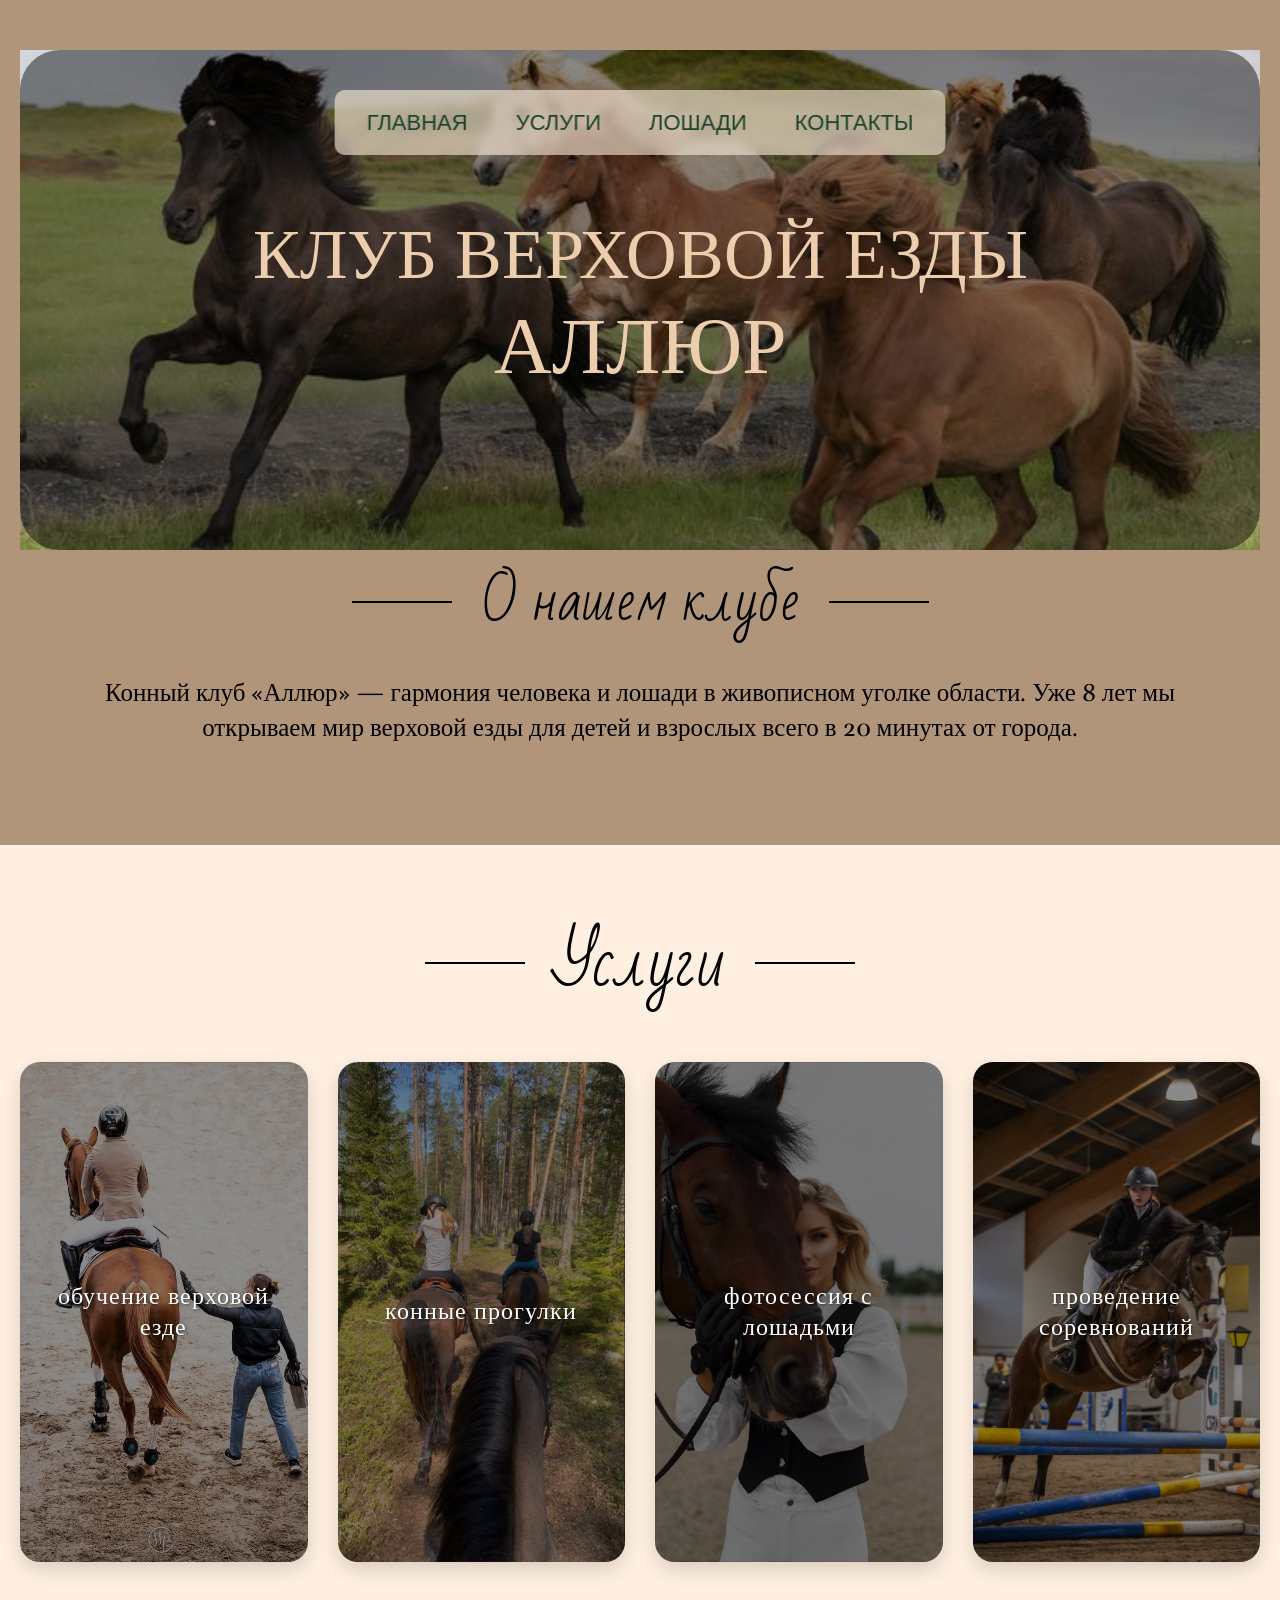
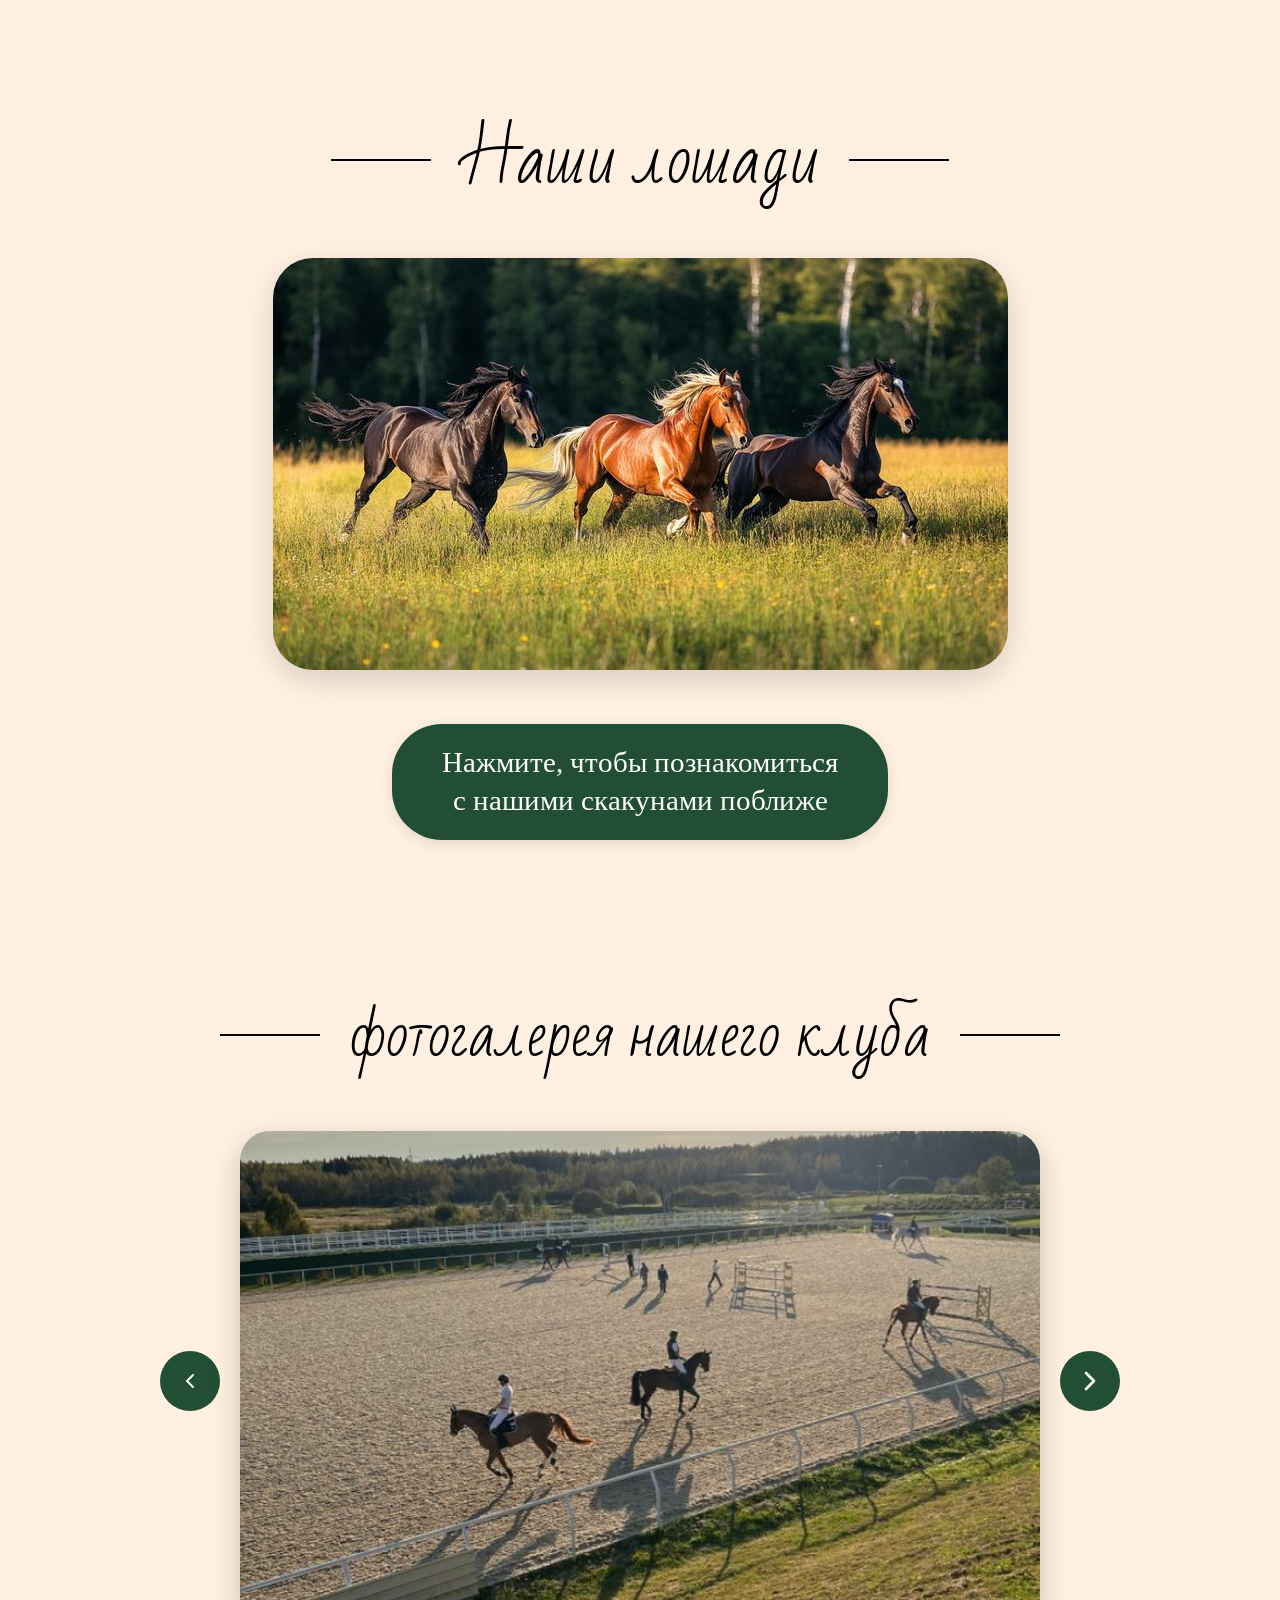
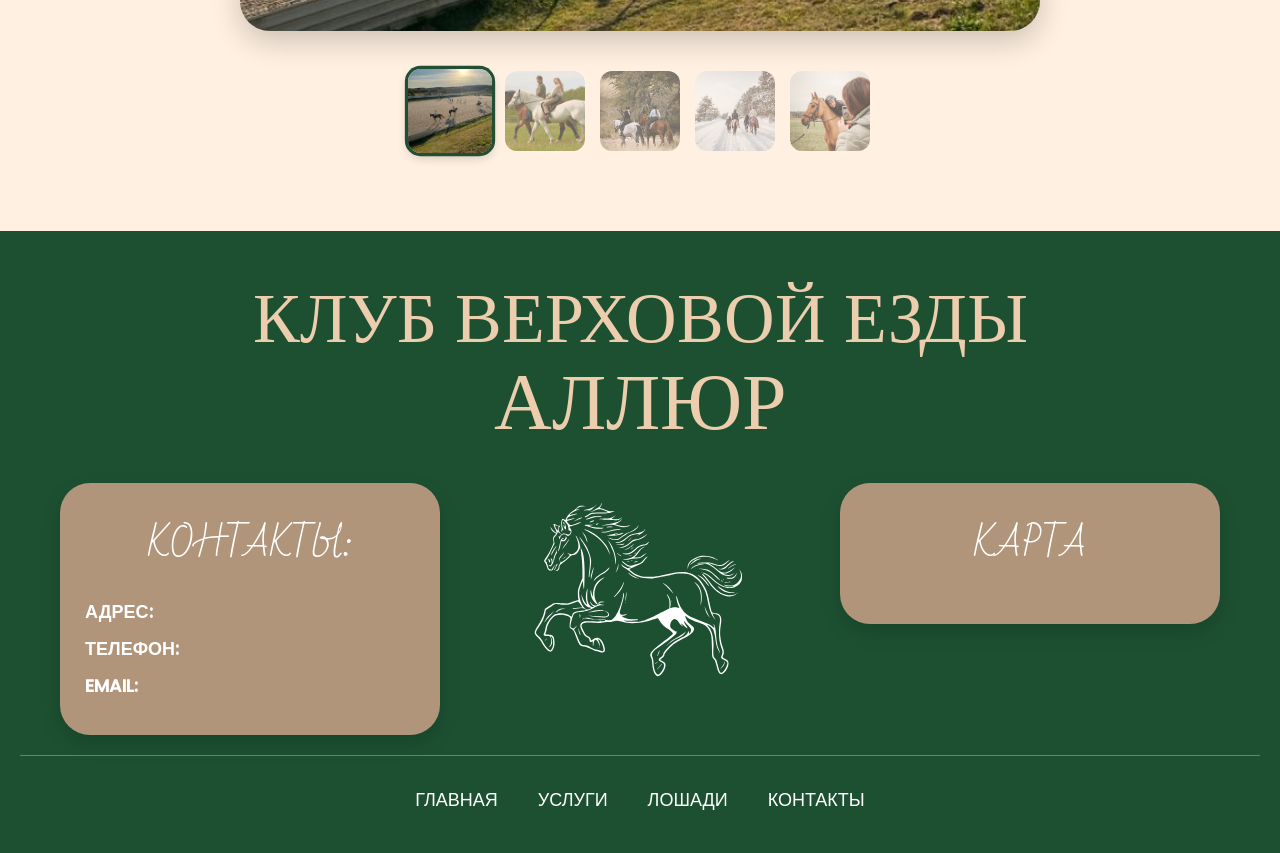
==== index.html @ b6e8949a "Add files via upload" ====
<!DOCTYPE html>
<html lang="ru">
<head>
    <meta charset="UTF-8">
    <meta name="viewport" content="width=device-width, initial-scale=1.0">
    <title>Конный клуб Аллюр</title>
    <link rel="stylesheet" href="css/style.css">
</head>
<body>
    <!-- ОСНОВНОЙ КОНТЕЙНЕР ДЛЯ ВСЕЙ СТРАНИЦЫ -->
    <!-- <div class="page-container"> -->
        
        <!-- БЛОК  (на всю ширину) -->
        <div class="hero" id="home">
            <div class="container">
                <div class="hero__inner">
                    <!-- Картинка -->
                    <img src="img/header-adout.jpg" alt="Лошади" class="hero__image">
                    
                    <!-- Затемнение поверх картинки -->
                    <div class="hero__overlay"></div>
                    
                    <!-- Меню (по центру сверху) -->
                    <nav class="hero__menu menu">
                        <a href="#home">ГЛАВНАЯ</a>
                        <a href="#services">УСЛУГИ</a>
                        <a href="#horses">ЛОШАДИ</a>
                        <a href="#contacts">КОНТАКТЫ</a>
                    </nav>
                    
                    <!-- Заголовки (по центру картинки) -->
                    <div class="hero__titles">
                        <h1 class="hero__title">КЛУБ ВЕРХОВОЙ ЕЗДЫ</h1>
                        <div class="hero__subtitle">АЛЛЮР</div>
                    </div>
                </div>

            
                <div class="about">
                    <div class="about__heading">
                        <span class="about__line"></span>
                        <h2 class="about__title">О нашем клубе</h2>
                        <span class="about__line"></span>
                    </div>
                    <p class="about__text">
                        Конный клуб «Аллюр» — гармония человека и лошади в живописном уголке области. 
                        Уже 8 лет мы открываем мир верховой езды для детей и взрослых всего в 20 минутах от города.
                    </p>
                </div>
            </div>
        </div>
        
        <!-- СЕКЦИЯ "УСЛУГИ" -->
<section class="services" id="services">
    <div class="container">
        <!-- Заголовок с линиями -->
        <div class="services__heading">
            <span class="services__line"></span>
            <h2 class="services__title">Услуги</h2>
            <span class="services__line"></span>
        </div>
        
        <!-- Сетка с карточками услуг -->
        <div class="services__grid">
            <!-- Карточка 1: обучение верховой езде -->
            <a href="training.html" class="service-card">
                <div class="service-card__image">
                    <img src="img/obychenieYcl.jpg" alt="Обучение верховой езде">
                    <div class="service-card__overlay"></div>
                    <p class="service-card__title">обучение верховой езде</p>
                </div>
            </a>
            
            <!-- Карточка 2: конные прогулки -->
            <a href="walks.html" class="service-card">
                <div class="service-card__image">
                    <img src="img/progylkaYcl.jpg" alt="Конные прогулки">
                    <div class="service-card__overlay"></div>
                    <p class="service-card__title">конные прогулки</p>
                </div>
                
            </a>
            
            <!-- Карточка 3: фотосессия с лошадьми -->
            <a href="photoshoot.html" class="service-card">
                <div class="service-card__image">
                    <img src="img/fotosesiaYcl.jpg" alt="Фотосессия с лошадьми">
                    <div class="service-card__overlay"></div>
                    <p class="service-card__title">фотосессия с лошадьми</p>
                </div>
                
            </a>
            
            <!-- Карточка 4: проведение соревнований -->
            <a href="competitions.html" class="service-card">
                <div class="service-card__image">
                    <img src="img/sorevnovaniaYcl.jpg" alt="Проведение соревнований">
                    <div class="service-card__overlay"></div>
                    <p class="service-card__title">проведение соревнований</p>
                </div>  
            </a>
        </div>
    </div>
</section>

<!-- СЕКЦИЯ "НАШИ ЛОШАДИ" -->
<section class="horses"  id="horses">
    <div class="container">
        <!-- Заголовок с линиями -->
        <div class="horses__heading">
            <span class="horses__line"></span>
            <h2 class="horses__title">Наши лошади</h2>
            <span class="horses__line"></span>
        </div>
        
        <!-- Картинка с лошадьми -->
        <div class="horses__image-wrapper">
            <img src="img/ourHorses.jpg" alt="Наши лошади" class="horses__image">
        </div>
        
        <!-- Кнопка -->
        <div class="horses__button-wrapper">
            <a href="horses.html" class="horses__button">
                Нажмите, чтобы познакомиться<br>с нашими скакунами поближе
            </a>
        </div>
    </div>
</section>

<!-- СЕКЦИЯ "ФОТОГАЛЕРЕЯ" -->
<section class="gallery">
    <div class="container">
        <!-- Заголовок с линиями -->
        <div class="gallery__heading">
            <span class="gallery__line"></span>
            <h2 class="gallery__title">фотогалерея нашего клуба</h2>
            <span class="gallery__line"></span>
        </div>
        
        <!-- Основной блок галереи -->
        <div class="gallery__container">
            <!-- Кнопка "назад" (треугольник влево) -->
           <button class="gallery__nav">
    <svg width="24" height="24" viewBox="0 0 24 24" fill="none">
        <path d="M15 18L9 12L15 6" stroke="white" stroke-width="2" stroke-linecap="round"/>
    </svg>
</button>
            
            <!-- Прямоугольник с текущим фото -->
            <div class="gallery__main">
                <img src="img/photogal6.jpg" alt="Фото галереи" class="gallery__main-image" id="galleryMainImage">
            </div>
            
            <!-- Кнопка "вперед" (треугольник вправо) -->
            <button class="gallery__nav gallery__nav--next" aria-label="Следующее фото">
                <svg width="32" height="32" viewBox="0 0 24 24" fill="none" xmlns="http://www.w3.org/2000/svg">
                    <path d="M9 18L15 12L9 6" stroke="white" stroke-width="2" stroke-linecap="round" stroke-linejoin="round"/>
                </svg>
            </button>
        </div>
        
        <!-- Миниатюры / индикаторы -->
        <div class="gallery__thumbnails" id="galleryThumbnails">
            <button class="gallery__thumbnail" data-index="0">
                <img src="img/sorev.jpg" alt="Фото 1">
            </button>
            <button class="gallery__thumbnail" data-index="1">
                <img src="img/progylkaRom.jpg" alt="Фото 2">
            </button>
            <button class="gallery__thumbnail" data-index="2">
                <img src="img/photogal3.jpg" alt="Фото 3">
            </button>
            <button class="gallery__thumbnail" data-index="3">
                <img src="img/photogal4.jpg" alt="Фото 4">
            </button>
            <button class="gallery__thumbnail" data-index="4">
                <img src="img/photogal5.jpg" alt="Фото 5">
            </button>
        </div>
    </div>
</section>
        
    <!-- СЕКЦИЯ "ФУТЕР / КОНТАКТЫ" -->
<footer class="footer" id="contacts">
    <div class="container">
        <!-- Заголовок (без линий) -->
        <div class="footer__header">
            <h2 class="footer__club-title">КЛУБ ВЕРХОВОЙ ЕЗДЫ</h2>
            <div class="footer__club-subtitle">АЛЛЮР</div>
        </div>
        
        <!-- Три колонки: Контакты | Логотип | Карта -->
        <div class="footer__columns">
            <!-- Блок с контактами -->
            <div class="footer__contacts">
                <div class="footer__contacts-card">
                    <h3 class="footer__contacts-title">КОНТАКТЫ:</h3>
                    <div class="footer__contacts-info">
                        <p class="footer__address">
                            <strong>АДРЕС:</strong>
                            
                        </p>
                        <p class="footer__phone">
                            <strong>ТЕЛЕФОН:</strong>
                            
                        </p>
                        <p class="footer__email">
                            <strong>EMAIL:</strong>
                           
                        </p>
                    </div>
                </div>
            </div>
            
            <!-- Логотип по центру -->
            <div class="footer__logo-center">
                <div class="footer__logo-wrapper">
                    <img src="img/logo.svg" alt="Логотип Аллюр" class="footer__logo-image">
                </div>
            </div>
            
            <!-- Блок с картой -->
            <div class="footer__map">
                <div class="footer__map-card">
                    <h3 class="footer__map-title">КАРТА</h3>
                </div>
            </div>
        </div>
        
        <!-- Нижнее меню (как в header) -->
        <nav class="footer__menu">
            <a href="#home">ГЛАВНАЯ</a>
                        <a href="#services">УСЛУГИ</a>
                        <a href="#horses">ЛОШАДИ</a>
                        <a href="#contacts">КОНТАКТЫ</a>
        </nav>
    </div>
</footer>
<script src="js/gallery.js"></script>
</body>
</html>
---- css/style.css ----
* {
    margin: 0;
    padding: 0;
    box-sizing: border-box;
}


/* ===== ПОДКЛЮЧЕНИЕ ШРИФТОВ ===== */
@font-face {
    font-family: 'Bad Script';
    src: url('../fonts/BadScript-Regular.ttf') format('truetype');
    font-weight: normal;
    font-style: normal;
}

@font-face {
    font-family: 'Tinos';
    src: url('../fonts/Tinos-Regular.ttf') format('truetype');
    font-weight: normal;
    font-style: normal;
}

@font-face {
    font-family: 'Tinos';
    src: url('../fonts/Tinos-Bold.ttf') format('truetype');
    font-weight: bold;
    font-style: normal;
}

@font-face {
    font-family: 'Poppins';
    src: url('../fonts/Poppins-Medium.ttf') format('truetype');
    font-weight: 500;
    font-style: normal;
}

@font-face {
    font-family: 'Rufina';
    src: url('../fonts/Rufina-Regular.ttf') format('truetype');
    font-weight: normal;
    font-style: normal;
}

/* ===== ОСНОВНЫЕ КОНТЕЙНЕРЫ ===== */

.container {
    max-width: 1326px;
    margin: 0 auto;
    padding: 0 20px;
}

/* ===== БЛОК HEADER ===== */
.hero {
    background-color: #B0957B;
    width: 100%;
    padding: 50px 0;
}

.hero__inner {
    position: relative;
    width: 100%;
}

/* Картинка */
.hero__image {
    width: 100%;
    height: 500px;          
    min-height: 400px;      
    object-fit: cover;   //картинка на весь контейнер  
    border-radius: 40px;
    display: block;
}

/* Затемнение поверх картинки */
.hero__overlay {
    position: absolute;
    top: 0;
    left: 0;
    width: 100%;
    height: 100%;
    background: rgba(0, 0, 0, 0.45);
    border-radius: 40px;
    z-index: 2;
    pointer-events: none;   /* чтобы затемнение не мешало кликать по меню */
}

/* ===== МЕНЮ (по центру сверху) ===== */
.menu {
    position: absolute;
    top: 40px;
    left: 50%;
    transform: translateX(-50%);
    background-color: rgba(255, 238, 220, 0.6);
    border-radius: 10px;
    padding: 16px 32px;
    display: flex;
    gap: 48px;
    backdrop-filter: blur(5px);
    z-index: 10;
    white-space: nowrap;
}

.menu a {
    color: #184229;
    font-family: 'Poppins', sans-serif;
    font-size: 22px;
    font-weight: 500;
    text-decoration: none;
    transition: opacity 0.2s;
}

.menu a:hover {
    opacity: 0.7;
}

/* ===== ЗАГОЛОВКИ  ===== */
.hero__titles {
    position: absolute;
    top: 50%;
    left: 50%;
    transform: translate(-50%, -50%);
    text-align: center;
    z-index: 10;
    width: 90%;
}

.hero__title {
    font-family: 'Tinos', serif;
    font-size: 70px;
    font-weight: normal;
    color: #ECCDAD;
    margin-bottom: 10px;
    line-height: 1.2;
}

.hero__subtitle {
    font-family: 'Tinos', serif;
    font-size: 80px;
    font-weight: normal;
    color: #ECCDAD;
    line-height: 1;
}

/* ===== СЕКЦИЯ "О НАШЕМ КЛУБЕ" ===== */
.about {
    padding-top: 20px;
    padding-bottom: 50px;
    text-align: center;
    background-color: transparent;  /* прозрачный фон */
}

.about__heading {
    display: flex;
    align-items: center;
    justify-content: center;
    gap: 30px;
    margin-bottom: 40px;
    flex-wrap: wrap;
}

.about__title {
    font-family: 'Bad Script', cursive;
    font-size: 54px;
    font-weight: normal;
    color: #000000;
    margin: 0;
    line-height: 1.2;
}

.about__line {
    width: 100px;
    height: 2px;
    background-color: #000000;
}

.about__text {
    font-family: 'Rufina', serif;
    font-size: 25px;
    font-weight: normal;
    color: #000000;
    line-height: 1.4;
    max-width: 1100px;
    margin: 0 auto;
}

/* ===== АДАПТАЦИЯ ===== */

/* Планшеты и небольшие ноутбуки (до 1024px) */
@media (max-width: 1024px) {
    .hero {
        padding: 40px 0;
    }
    
    .hero__title {
        font-size: 50px;
    }
    
    .hero__subtitle {
        font-size: 60px;
    }
    
    .menu {
        gap: 32px;
        padding: 12px 24px;
    }
    
    .menu a {
        font-size: 18px;
    }
    
    .about__title {
        font-size: 48px;
    }
    
    .about__text {
        font-size: 28px;
    }
    
    .about__line {
        width: 60px;
    }
}

/* Мобильные устройства (до 768px) */
@media (max-width: 768px) {
    .hero {
        padding: 30px 0;
    }
    
    .hero__image {
        min-height: 400px;
    }
    
    .menu {
        top: 20px;
        padding: 10px 24px;
        gap: 24px;
    }
    
    .menu a {
        font-size: 16px;
    }
    
    .hero__title {
        font-size: 32px;
    }
    
    .hero__subtitle {
        font-size: 40px;
    }
    
    .about {
        padding: 50px 0;
    }
    
    .about__title {
        font-size: 36px;
    }
    
    .about__text {
        font-size: 22px;
    }
    
    .about__heading {
        gap: 20px;
    }
    
    .about__line {
        width: 40px;
    }
}

/* Маленькие мобильные (до 480px) */
@media (max-width: 480px) {
    .hero {
        padding: 20px 0;
    }
    
    .hero__image {
        min-height: 350px;
    }
    
    .menu {
        top: 15px;
        padding: 8px 16px;
        gap: 16px;
        white-space: normal;      /* разрешаем перенос текста */
        width: 90%;               /* ширина меню */
    }
    
    .menu a {
        font-size: 12px;
    }
    
    .hero__title {
        font-size: 24px;
    }
    
    .hero__subtitle {
        font-size: 32px;
    }
    
    .about {
        padding: 40px 0;
    }
    
    .about__title {
        font-size: 28px;
    }
    
    .about__text {
        font-size: 18px;
    }
    
    .about__heading {
        gap: 15px;
    }
    
    .about__line {
        width: 30px;
    }
}



/* ===== СЕКЦИЯ "УСЛУГИ" ===== */
.services {
    background-color: #FFF0E1;
    padding: 80px 0;
    width: 100%;
}

.services__heading {
    display: flex;
    align-items: center;
    justify-content: center;
    gap: 30px;
    margin-bottom: 60px;
    flex-wrap: wrap;
}

.services__title {
    font-family: 'Bad Script', cursive;
    font-size: 64px;
    font-weight: normal;
    color: #000000;
    margin: 0;
    line-height: 1.2;
}

.services__line {
    width: 100px;
    height: 2px;
    background-color: #000000;
}

.services__grid {
    display: grid;
    grid-template-columns: repeat(4, 1fr);
    gap: 30px;
}

.service-card {
    text-decoration: none;
    display: block;
    transition: transform 0.3s ease;
}

.service-card:hover {
    transform: translateY(-5px);
}

.service-card__image {
    position: relative;
    width: 100%;
    border-radius: 20px;
    overflow: hidden;
    box-shadow: 0 8px 20px rgba(0, 0, 0, 0.15);
}

.service-card__image img {
    width: 100%;
    height: 500px;
    object-fit: cover;
    display: block;
    transition: transform 0.3s ease;
}

.service-card:hover .service-card__image img {
    transform: scale(1.05);
}

.service-card__overlay {
    position: absolute;
    top: 0;
    left: 0;
    width: 100%;
    height: 100%;
    background: rgba(0, 0, 0, 0.45);
    transition: background 0.3s ease;
}

.service-card:hover .service-card__overlay {
    background: rgba(0, 0, 0, 0.65);
}

/* Текст на картинке (по центру) */
.service-card__title {
    position: absolute;
    top: 50%;
    left: 50%;
    transform: translate(-50%, -50%);
    font-family: 'Tinos', serif;
    font-size: 24px;
    font-weight: normal;
    color: #FFFFFF;
    text-align: center;
    margin: 0;
    padding: 0 15px;
    width: 100%;
    z-index: 2;
    text-shadow: 1px 1px 3px rgba(0, 0, 0, 0.5);
    letter-spacing: 1px;
    line-height: 1.3;
}
/* ===== АДАПТАЦИЯ ===== */
@media (max-width: 1024px) {
    .hero {
        padding: 40px 0;
    }
    
    .hero__title {
        font-size: 50px;
    }
    
    .hero__subtitle {
        font-size: 60px;
    }
    
    .menu {
        gap: 32px;
        padding: 12px 24px;
    }
    
    .menu a {
        font-size: 18px;
    }
    
    .about__title {
        font-size: 48px;
    }
    
    .about__text {
        font-size: 28px;
    }
    
    .about__line {
        width: 60px;
    }
    
    .services {
        padding: 60px 0;
    }
    
    .services__grid {
        grid-template-columns: repeat(2, 1fr);
        gap: 25px;
    }
    
    .services__title {
        font-size: 48px;
    }
    
    .services__line {
        width: 60px;
    }
    
    .service-card__image img {
        height: 280px;
    }
    
    .service-card__title {
        font-size: 20px;
        bottom: 20px;
    }
}

@media (max-width: 768px) {
    .hero {
        padding: 30px 0;
    }
    
    .hero__image {
        min-height: 400px;
    }
    
    .menu {
        top: 20px;
        padding: 10px 24px;
        gap: 24px;
    }
    
    .menu a {
        font-size: 16px;
    }
    
    .hero__title {
        font-size: 32px;
    }
    
    .hero__subtitle {
        font-size: 40px;
    }
    
    .about {
        padding-top: 40px;
    }
    
    .about__title {
        font-size: 36px;
    }
    
    .about__text {
        font-size: 22px;
    }
    
    .about__heading {
        gap: 20px;
    }
    
    .about__line {
        width: 40px;
    }
    
    .services {
        padding: 50px 0;
    }
    
    .services__heading {
        gap: 20px;
        margin-bottom: 40px;
    }
    
    .services__title {
        font-size: 36px;
    }
    
    .services__line {
        width: 40px;
    }
    
    .services__grid {
        gap: 20px;
    }
    
    .service-card__image img {
        height: 220px;
    }
    
    .service-card__title {
        font-size: 18px;
        bottom: 15px;
    }
}

@media (max-width: 480px) {
    .hero {
        padding: 20px 0;
    }
    
    .hero__image {
        min-height: 350px;
    }
    
    .menu {
        top: 15px;
        padding: 8px 16px;
        gap: 16px;
        white-space: normal;
        width: 90%;
    }
    
    .menu a {
        font-size: 12px;
    }
    
    .hero__title {
        font-size: 24px;
    }
    
    .hero__subtitle {
        font-size: 32px;
    }
    
    .about {
        padding-top: 30px;
    }
    
    .about__title {
        font-size: 28px;
    }
    
    .about__text {
        font-size: 18px;
    }
    
    .about__heading {
        gap: 15px;
    }
    
    .about__line {
        width: 30px;
    }
    
    .services {
        padding: 40px 0;
    }
    
    .services__heading {
        gap: 15px;
        margin-bottom: 30px;
    }
    
    .services__title {
        font-size: 28px;
    }
    
    .services__line {
        width: 30px;
    }
    
    .services__grid {
        grid-template-columns: 1fr;
        gap: 25px;
    }
    
    .service-card__image img {
        height: 250px;
    }
    
    .service-card__title {
        font-size: 20px;
        bottom: 20px;
    }
}

/* ===== СЕКЦИЯ "НАШИ ЛОШАДИ" ===== */
.horses {
    background-color: #FFF0E1;
    padding: 80px 0;
    width: 100%;
}

/* Заголовок с линиями */
.horses__heading {
    display: flex;
    align-items: center;
    justify-content: center;
    gap: 30px;
    margin-bottom: 60px;
    flex-wrap: wrap;
}

.horses__title {
    font-family: 'Bad Script', cursive;
    font-size: 64px;
    font-weight: normal;
    color: #000000;
    margin: 0;
    line-height: 1.2;
}

.horses__line {
    width: 100px;
    height: 2px;
    background-color: #000000;
}

/* Картинка */
.horses__image-wrapper {
    text-align: center;
    margin-bottom: 50px;
}

.horses__image {
    max-width: 100%;
    height: auto;
    border-radius: 40px;
    box-shadow: 0 10px 30px rgba(0, 0, 0, 0.15);
    display: inline-block;
}

/* Кнопка */
.horses__button-wrapper {
    text-align: center;
}

.horses__button {
    display: inline-block;
    background-color: #224F34;
    color: #FFFFFF;
    font-family: 'Tinos', serif;
    font-size: 29px;
    font-weight: normal;
    text-decoration: none;
    text-align: center;
    padding: 20px 50px;
    border-radius: 50px;
    transition: all 0.3s ease;
    line-height: 1.3;
    box-shadow: 0 4px 15px rgba(0, 0, 0, 0.1);
}

.horses__button:hover {
    background-color: #2d6a48;
    transform: translateY(-5px);
    box-shadow: 0 8px 25px rgba(0, 0, 0, 0.15);
}

/* ===== АДАПТАЦИЯ ДЛЯ СЕКЦИИ ЛОШАДИ ===== */

/* Планшеты и ноутбуки (до 1024px) */
@media (max-width: 1024px) {
    .horses {
        padding: 60px 0;
    }
    
    .horses__title {
        font-size: 48px;
    }
    
    .horses__line {
        width: 60px;
    }
    
    .horses__button {
        font-size: 28px;
        padding: 16px 40px;
    }
}

/* Мобильные устройства (до 768px) */
@media (max-width: 768px) {
    .horses {
        padding: 50px 0;
    }
    
    .horses__heading {
        gap: 20px;
        margin-bottom: 40px;
    }
    
    .horses__title {
        font-size: 36px;
    }
    
    .horses__line {
        width: 40px;
    }
    
    .horses__image {
        border-radius: 30px;
    }
    
    .horses__button {
        font-size: 22px;
        padding: 12px 30px;
    }
    
    .horses__button br {
        display: none;  /* убираем перенос строки на мобильных */
    }
}

/* Маленькие мобильные (до 480px) */
@media (max-width: 480px) {
    .horses {
        padding: 40px 0;
    }
    
    .horses__heading {
        gap: 15px;
        margin-bottom: 30px;
    }
    
    .horses__title {
        font-size: 28px;
    }
    
    .horses__line {
        width: 30px;
    }
    
    .horses__image {
        border-radius: 20px;
    }
    
    .horses__button {
        font-size: 18px;
        padding: 12px 24px;
    }
}

/* ===== СЕКЦИЯ "ФОТОГАЛЕРЕЯ" ===== */
.gallery {
    background-color: #FFF0E1;
    padding: 80px 0;
    width: 100%;
}

/* Заголовок с линиями */
.gallery__heading {
    display: flex;
    align-items: center;
    justify-content: center;
    gap: 30px;
    margin-bottom: 60px;
    flex-wrap: wrap;
    text-align: center;
}

.gallery__title {
    font-family: 'Bad Script', cursive;
    font-size: 59px;
    font-weight: normal;
    color: #000000;
    margin: 0;
    line-height: 1.2;
}

.gallery__line {
    width: 100px;
    height: 2px;
    background-color: #000000;
}

/* Основной контейнер галереи (с кнопками и фото) */
.gallery__container {
    display: flex;
    align-items: center;
    justify-content: center;
    gap: 20px;
    margin-bottom: 40px;
    flex-wrap: wrap;
}

/* Кнопки навигации (треугольники) */
.gallery__nav {
    width: 60px;
    height: 60px;
    background-color: #224F34;
    border: none;
    border-radius: 50%;
    font-size: 32px;
    color: white;
    cursor: pointer;
    transition: all 0.3s ease;
    display: flex;
    align-items: center;
    justify-content: center;
    flex-shrink: 0;
}

.gallery__nav:hover {
    background-color: #2d6a48;
    transform: scale(1.05);
}

.gallery__nav:active {
    transform: scale(0.95);
}

/* Основное фото (прямоугольник) */
.gallery__main {
    flex: 1;
    max-width: 800px;
    border-radius: 30px;
    overflow: hidden;
    box-shadow: 0 10px 30px rgba(0, 0, 0, 0.2);
    background-color: #f0e4d4;
}

.gallery__main-image {
    width: 100%;
    height: 500px;
    object-fit: cover;
    display: block;
    transition: opacity 0.3s ease;
}

/* Миниатюры (индикаторы) */
.gallery__thumbnails {
    display: flex;
    justify-content: center;
    gap: 15px;
    flex-wrap: wrap;
    margin-top: 20px;
}

.gallery__thumbnail {
    width: 80px;
    height: 80px;
    border: none;
    border-radius: 12px;
    overflow: hidden;
    cursor: pointer;
    opacity: 0.6;
    transition: all 0.3s ease;
    padding: 0;
    background: none;
}

.gallery__thumbnail img {
    width: 100%;
    height: 100%;
    object-fit: cover;
    display: block;
}

.gallery__thumbnail:hover {
    opacity: 0.8;
    transform: translateY(-3px);
}

/* Активная миниатюра */
.gallery__thumbnail--active {
    opacity: 1;
    box-shadow: 0 0 0 3px #224F34, 0 4px 10px rgba(0, 0, 0, 0.2);
    transform: scale(1.05);
}

/* ===== АДАПТАЦИЯ ДЛЯ ГАЛЕРЕИ ===== */
@media (max-width: 1024px) {
    .gallery {
        padding: 60px 0;
    }
    
    .gallery__title {
        font-size: 48px;
    }
    
    .gallery__line {
        width: 60px;
    }
    
    .gallery__main-image {
        height: 400px;
    }
    
    .gallery__nav {
        width: 50px;
        height: 50px;
        font-size: 28px;
    }
    
    .gallery__thumbnail {
        width: 70px;
        height: 70px;
    }
}

@media (max-width: 768px) {
    .gallery {
        padding: 50px 0;
    }
    
    .gallery__heading {
        gap: 20px;
        margin-bottom: 40px;
    }
    
    .gallery__title {
        font-size: 36px;
    }
    
    .gallery__line {
        width: 40px;
    }
    
    .gallery__container {
        gap: 12px;
    }
    
    .gallery__main-image {
        height: 300px;
    }
    
    .gallery__nav {
        width: 45px;
        height: 45px;
        font-size: 24px;
    }
    
    .gallery__thumbnail {
        width: 60px;
        height: 60px;
    }
}

@media (max-width: 480px) {
    .gallery {
        padding: 40px 0;
    }
    
    .gallery__heading {
        gap: 15px;
        margin-bottom: 30px;
    }
    
    .gallery__title {
        font-size: 28px;
    }
    
    .gallery__line {
        width: 30px;
    }
    
    .gallery__container {
        gap: 8px;
    }
    
    .gallery__main-image {
        height: 250px;
    }
    
    .gallery__nav {
        width: 40px;
        height: 40px;
        font-size: 20px;
    }
    
    .gallery__thumbnail {
        width: 50px;
        height: 50px;
    }
}
/* ===== СЕКЦИЯ "ФУТЕР / КОНТАКТЫ" ===== */
.footer {
    background-color: #1D5031;
    padding: 50px 0 40px;  /* уменьшили отступы сверху и снизу */
    width: 100%;
}

/* Заголовок (без линий) */
.footer__header {
    text-align: center;
    margin-bottom: 40px;  /* уменьшили отступ после заголовка */
}

.footer__club-title {
    font-family: 'Tinos', serif;
    font-size: 70px;
    font-weight: normal;
    color: #ECCDAD;
    margin-bottom: 5px;  /* уменьшили отступ */
    line-height: 1.1;    /* чуть уменьшили высоту строки */
}

.footer__club-subtitle {
    font-family: 'Tinos', serif;
    font-size: 80px;
    font-weight: normal;
    color: #ECCDAD;
    line-height: 1;
}

/* Три колонки: контакты | логотип | карта */
.footer__columns {
    display: grid;
    grid-template-columns: 1fr auto 1fr;
    gap: 30px;
    margin-bottom: 20px;  /* уменьшили отступ снизу */
    align-items: start;    /* выравниваем по верхнему краю, чтобы карточки не растягивались */
}

/* Карточки (прямоугольники) — делаем компактнее */
.footer__contacts-card,
.footer__map-card {
    background-color: #B0957B;
    border-radius: 30px;   /* чуть меньше скругление */
    padding: 25px 25px;    /* уменьшили внутренние отступы */
    box-shadow: 0 8px 20px rgba(0, 0, 0, 0.15);
    width: 100%;
    max-width: 380px;      /* ограничиваем ширину */
    margin: 0 auto;        /* центрируем внутри колонки */
}

/* Заголовки внутри карточек */
.footer__contacts-title,
.footer__map-title {
    font-family: 'Bad Script', cursive;
    font-size: 36px;       /* уменьшили размер */
    font-weight: normal;
    color: #FFFFFF;
    margin-bottom: 20px;    /* уменьшили отступ */
    text-align: center;
}

/* Центральный блок с логотипом */
.footer__logo-center {
    display: flex;
    align-items: center;
    justify-content: center;
}

.footer__logo-wrapper {
    background-color: transparent;
    display: flex;
    align-items: center;
    justify-content: center;
    padding: 10px;
}

.footer__logo-image {
    max-width: 240px;       /* чуть уменьшили логотип */
    width: 100%;
    height: auto;
    filter: brightness(0) invert(1);
    transition: transform 0.3s ease;
}

/* Контактная информация — уменьшили шрифты */
.footer__contacts-info {
    font-family: 'Tinos', serif;
    font-size: 16px;        
    color: #FFFFFF;
    line-height: 1.4;
}

.footer__contacts-info p {
    margin-bottom: 12px;   
}

.footer__contacts-info strong {
    font-family: 'Poppins', sans-serif;
    font-weight: 600;
    font-size: 18px;        
    display: block;
    margin-bottom: 5px;
}

/* Карта — уменьшили высоту */
.footer__map-placeholder {
    text-align: center;
}


/* Нижнее меню — уменьшили отступы */
.footer__menu {
    display: flex;
    justify-content: center;
    gap: 40px;
    padding-top: 30px;      /* уменьшили отступ сверху */
    border-top: 1px solid rgba(255, 255, 255, 0.3);
    flex-wrap: wrap;
}

.footer__menu a {
    color: #FFFFFF;
    font-family: 'Poppins', sans-serif;
    font-size: 18px;        /* чуть уменьшили */
    font-weight: 500;
    text-decoration: none;
    transition: opacity 0.2s;
}

.footer__menu a:hover {
    opacity: 0.7;
}

/* ===== АДАПТАЦИЯ ДЛЯ ФУТЕРА ===== */
@media (max-width: 1024px) {
    .footer {
        padding: 40px 0 30px;
    }
    
    .footer__header {
        margin-bottom: 30px;
    }
    
    .footer__club-title {
        font-size: 50px;
    }
    
    .footer__club-subtitle {
        font-size: 60px;
    }
    
    .footer__columns {
        gap: 25px;
    }
    
    .footer__contacts-card,
    .footer__map-card {
        padding: 20px 20px;
        max-width: 320px;
    }
    
    .footer__contacts-title,
    .footer__map-title {
        font-size: 32px;
        margin-bottom: 15px;
    }
    
    .footer__logo-image {
        max-width: 120px;
    }
    
    .footer__contacts-info {
        font-size: 14px;
    }
    
    .footer__contacts-info strong {
        font-size: 16px;
    }
    
    .footer__map-image {
        max-height: 150px;
    }
    
    .footer__menu {
        gap: 30px;
        padding-top: 25px;
    }
    
    .footer__menu a {
        font-size: 16px;
    }
}

@media (max-width: 768px) {
    .footer {
        padding: 35px 0 25px;
    }
    
    .footer__header {
        margin-bottom: 25px;
    }
    
    .footer__club-title {
        font-size: 32px;
    }
    
    .footer__club-subtitle {
        font-size: 40px;
    }
    
    .footer__columns {
        grid-template-columns: 1fr;
        gap: 25px;
        margin-bottom: 30px;
    }
    
    .footer__logo-center {
        order: -1;
        margin-bottom: 10px;
    }
    
    .footer__logo-image {
        max-width: 100px;
    }
    
    .footer__contacts-card,
    .footer__map-card {
        max-width: 100%;
        padding: 20px;
    }
    
    .footer__contacts-title,
    .footer__map-title {
        font-size: 28px;
        margin-bottom: 15px;
    }
    
    .footer__contacts-info {
        font-size: 14px;
    }
    
    .footer__contacts-info strong {
        font-size: 16px;
    }
    
    .footer__map-image {
        max-height: 160px;
    }
    
    .footer__menu {
        gap: 25px;
        padding-top: 20px;
    }
    
    .footer__menu a {
        font-size: 14px;
    }
}

@media (max-width: 480px) {
    .footer {
        padding: 30px 0 20px;
    }
    
    .footer__header {
        margin-bottom: 20px;
    }
    
    .footer__club-title {
        font-size: 24px;
    }
    
    .footer__club-subtitle {
        font-size: 32px;
    }
    
    .footer__logo-image {
        max-width: 80px;
    }
    
    .footer__contacts-card,
    .footer__map-card {
        padding: 15px;
    }
    
    .footer__contacts-title,
    .footer__map-title {
        font-size: 24px;
        margin-bottom: 12px;
    }
    
    .footer__contacts-info {
        font-size: 12px;
    }
    
    .footer__contacts-info strong {
        font-size: 14px;
    }
    
    .footer__map-image {
        max-height: 130px;
    }
    
    .footer__menu {
        gap: 20px;
        padding-top: 15px;
    }
    
    .footer__menu a {
        font-size: 12px;
    }
}
/* ПЛАВНАЯ СМЕНА ФОТО */
.gallery__main-image {
    width: 100%;
    height: 500px;
    object-fit: cover;
    display: block;
    transition: opacity 0.3s ease, transform 0.3s ease;
}

/* АКТИВНАЯ МИНИАТЮРА (уже есть, но проверим) */
.gallery__thumbnail--active {
    opacity: 1;
    box-shadow: 0 0 0 3px #224F34, 0 4px 10px rgba(0, 0, 0, 0.2);
    transform: scale(1.05);
}
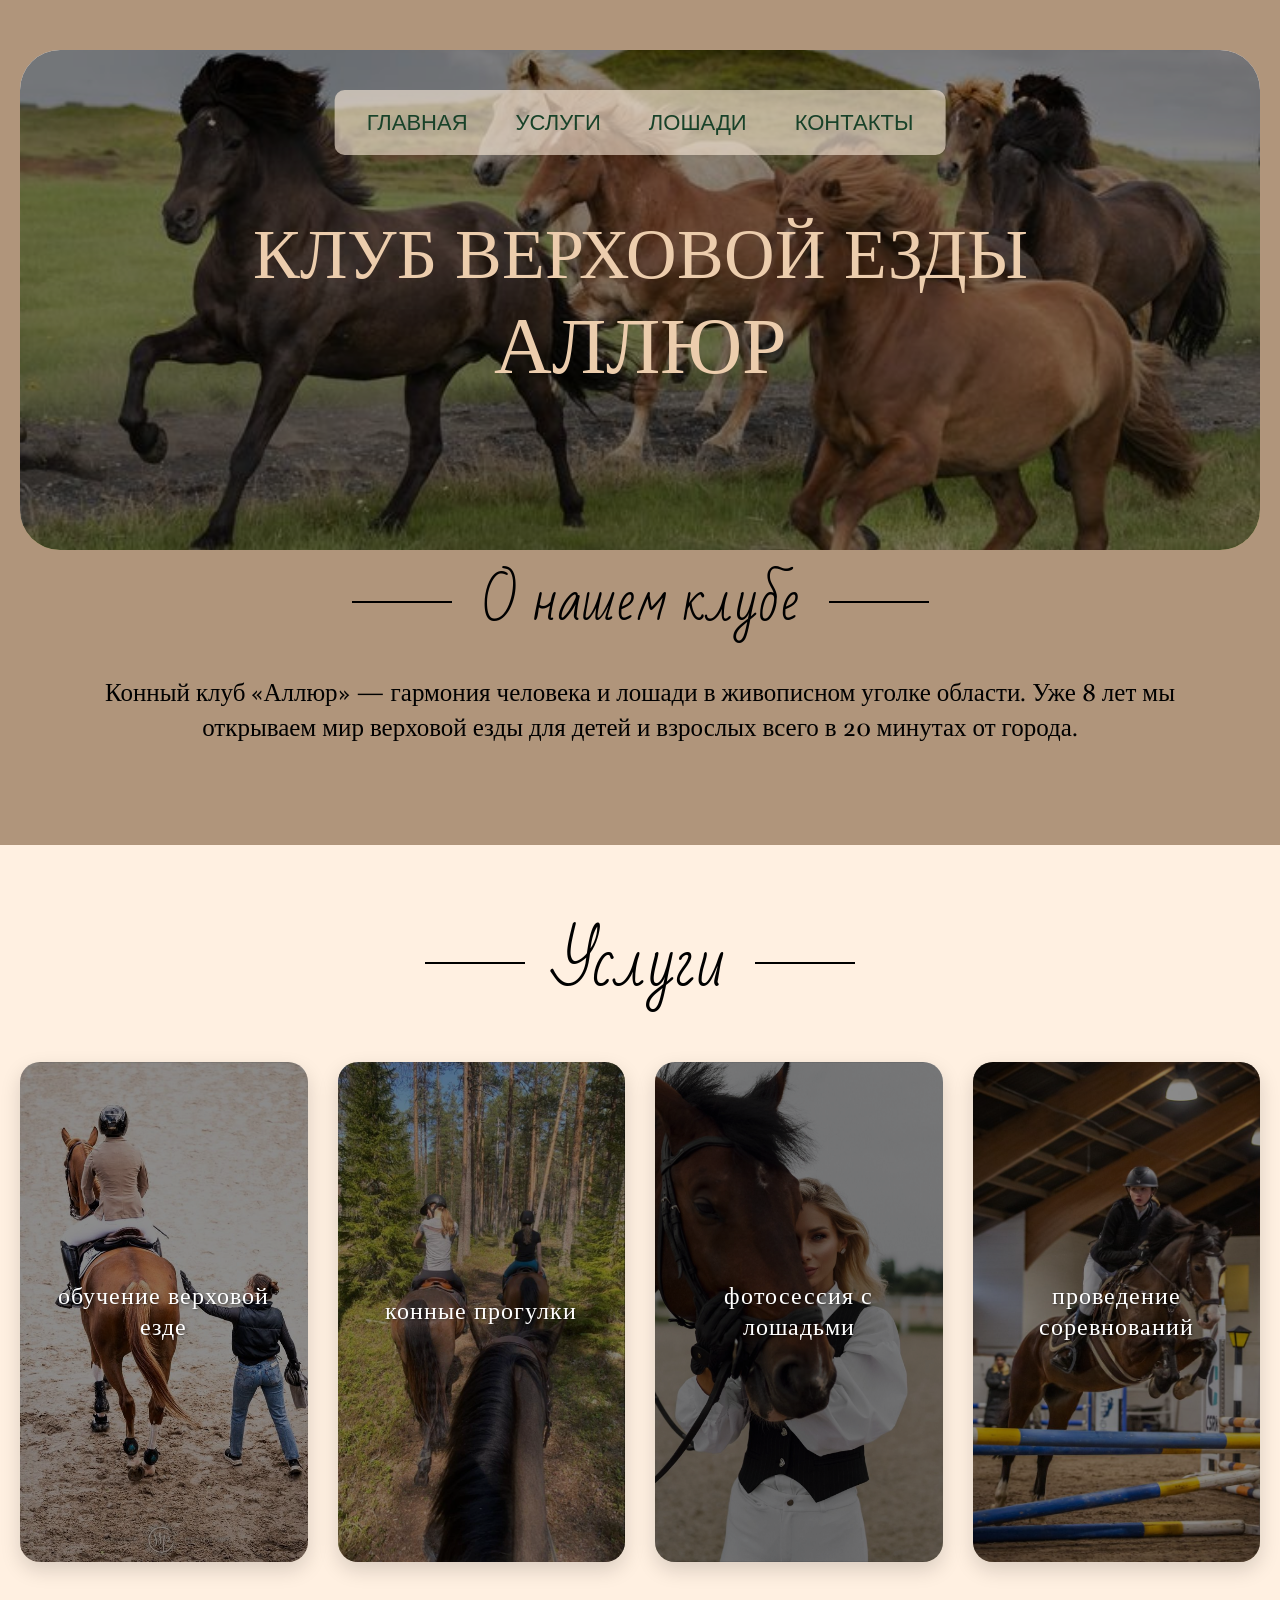
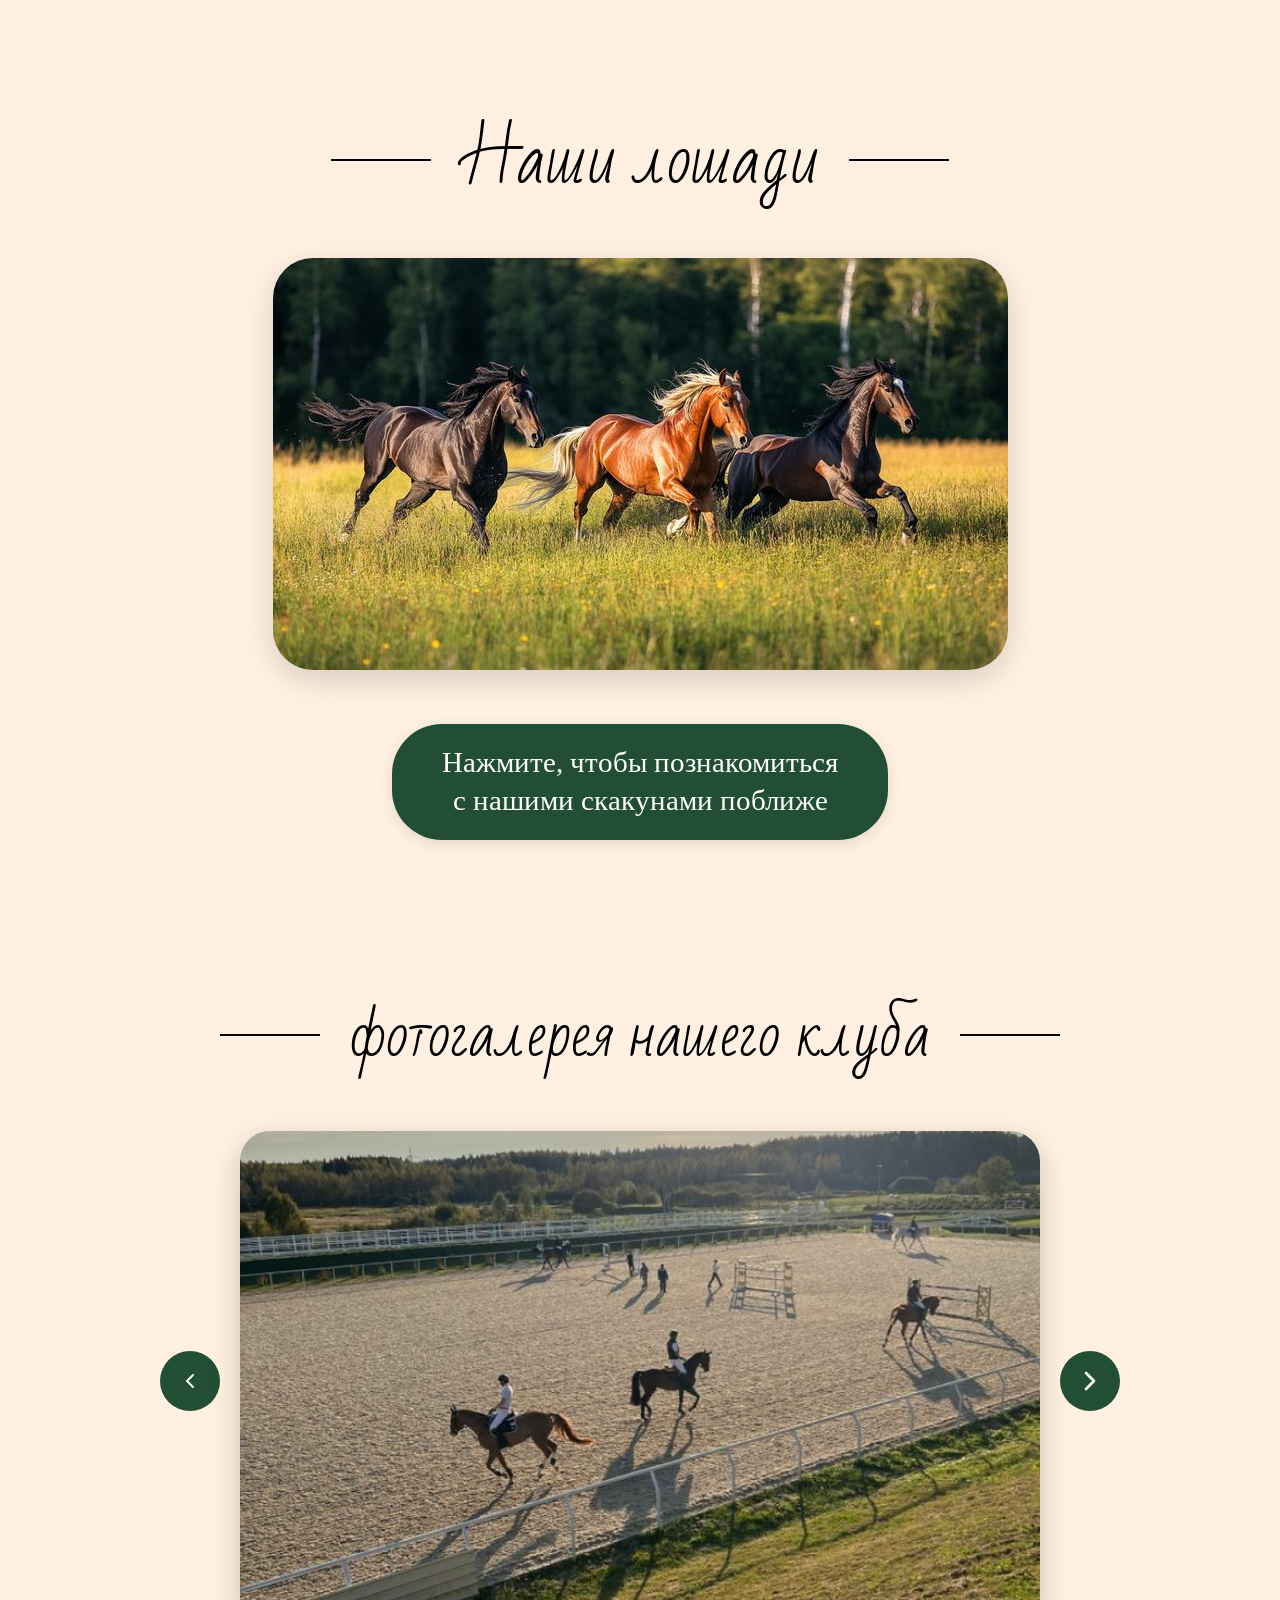
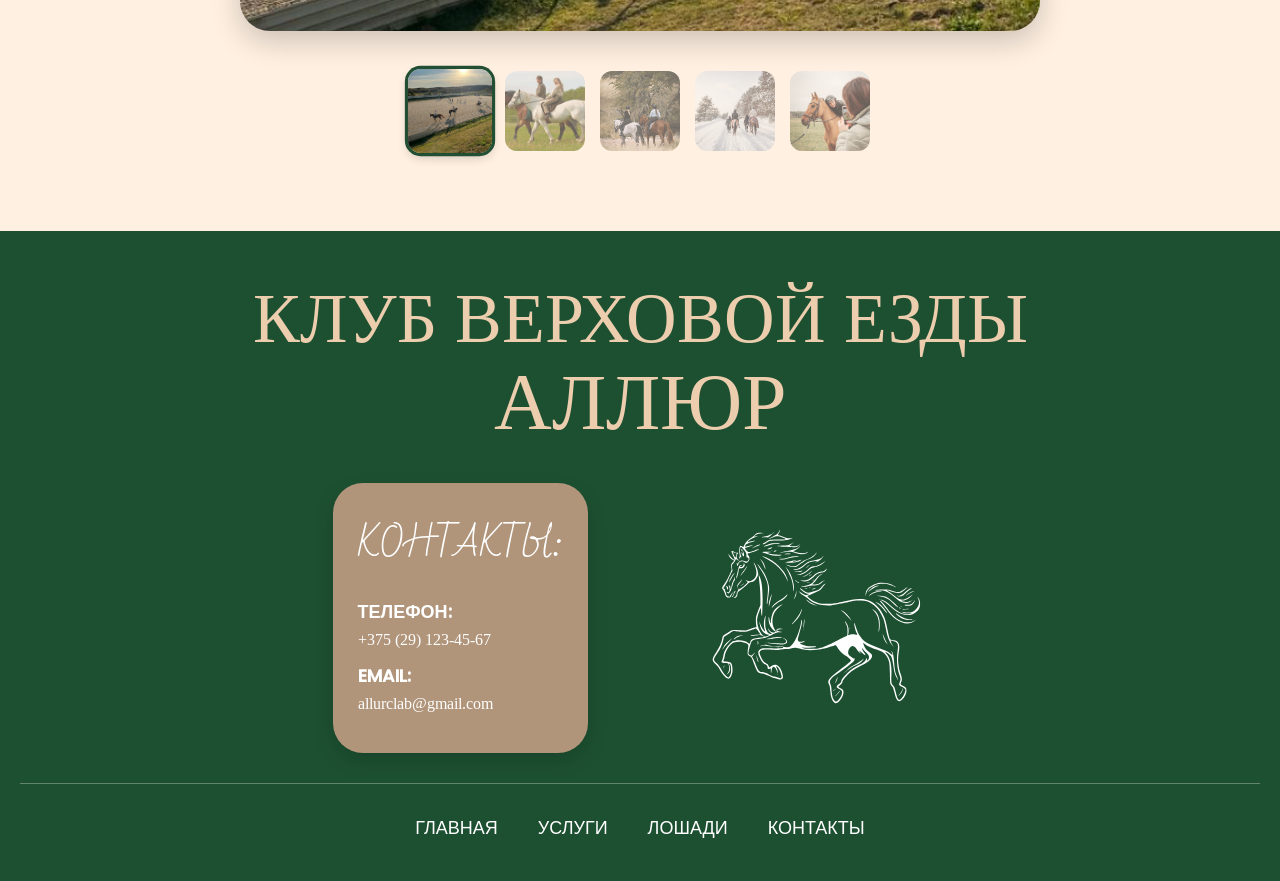
==== commit 44da4f4a: "Финальная версия проекта" ====
--- a/index.html
+++ b/index.html
@@ -9,33 +9,27 @@
 <body>
     <!-- ОСНОВНОЙ КОНТЕЙНЕР ДЛЯ ВСЕЙ СТРАНИЦЫ -->
     <!-- <div class="page-container"> -->
-        
         <!-- БЛОК  (на всю ширину) -->
         <div class="hero" id="home">
             <div class="container">
                 <div class="hero__inner">
                     <!-- Картинка -->
                     <img src="img/header-adout.jpg" alt="Лошади" class="hero__image">
-                    
                     <!-- Затемнение поверх картинки -->
                     <div class="hero__overlay"></div>
-                    
-                    <!-- Меню (по центру сверху) -->
+                    <!-- Меню  -->
                     <nav class="hero__menu menu">
                         <a href="#home">ГЛАВНАЯ</a>
                         <a href="#services">УСЛУГИ</a>
                         <a href="#horses">ЛОШАДИ</a>
                         <a href="#contacts">КОНТАКТЫ</a>
                     </nav>
-                    
                     <!-- Заголовки (по центру картинки) -->
                     <div class="hero__titles">
                         <h1 class="hero__title">КЛУБ ВЕРХОВОЙ ЕЗДЫ</h1>
                         <div class="hero__subtitle">АЛЛЮР</div>
                     </div>
                 </div>
-
-            
                 <div class="about">
                     <div class="about__heading">
                         <span class="about__line"></span>
@@ -48,8 +42,7 @@
                     </p>
                 </div>
             </div>
-        </div>
-        
+        </div>      
         <!-- СЕКЦИЯ "УСЛУГИ" -->
 <section class="services" id="services">
     <div class="container">
@@ -59,7 +52,6 @@
             <h2 class="services__title">Услуги</h2>
             <span class="services__line"></span>
         </div>
-        
         <!-- Сетка с карточками услуг -->
         <div class="services__grid">
             <!-- Карточка 1: обучение верховой езде -->
@@ -189,24 +181,18 @@
             <div class="footer__club-subtitle">АЛЛЮР</div>
         </div>
         
-        <!-- Три колонки: Контакты | Логотип | Карта -->
-        <div class="footer__columns">
+        <!-- ДВЕ КОЛОНКИ: Контакты | Логотип  -->
+        <div class="footer__columns footer__columns--two">
             <!-- Блок с контактами -->
             <div class="footer__contacts">
                 <div class="footer__contacts-card">
                     <h3 class="footer__contacts-title">КОНТАКТЫ:</h3>
                     <div class="footer__contacts-info">
-                        <p class="footer__address">
-                            <strong>АДРЕС:</strong>
-                            
-                        </p>
                         <p class="footer__phone">
-                            <strong>ТЕЛЕФОН:</strong>
-                            
+                            <strong>ТЕЛЕФОН:</strong> +375 (29) 123-45-67
                         </p>
                         <p class="footer__email">
-                            <strong>EMAIL:</strong>
-                           
+                            <strong>EMAIL:</strong> allurclab@gmail.com
                         </p>
                     </div>
                 </div>
@@ -218,21 +204,19 @@
                     <img src="img/logo.svg" alt="Логотип Аллюр" class="footer__logo-image">
                 </div>
             </div>
-            
-            <!-- Блок с картой -->
-            <div class="footer__map">
-                <div class="footer__map-card">
-                    <h3 class="footer__map-title">КАРТА</h3>
-                </div>
-            </div>
+        </div>
+        
+        <!-- ===== ССЫЛКА НА XML-ФАЙЛ ===== -->
+       <div style="display: none;">
+            <a href="contacts.xml" id="hiddenXmlLink">XML</a>
         </div>
         
         <!-- Нижнее меню (как в header) -->
         <nav class="footer__menu">
             <a href="#home">ГЛАВНАЯ</a>
-                        <a href="#services">УСЛУГИ</a>
-                        <a href="#horses">ЛОШАДИ</a>
-                        <a href="#contacts">КОНТАКТЫ</a>
+            <a href="#services">УСЛУГИ</a>
+            <a href="#horses">ЛОШАДИ</a>
+            <a href="#contacts">КОНТАКТЫ</a>
         </nav>
     </div>
 </footer>
--- a/css/style.css
+++ b/css/style.css
@@ -3,7 +3,6 @@
     padding: 0;
     box-sizing: border-box;
 }
-
 
 /* ===== ПОДКЛЮЧЕНИЕ ШРИФТОВ ===== */
 @font-face {
@@ -44,8 +43,8 @@
 /* ===== ОСНОВНЫЕ КОНТЕЙНЕРЫ ===== */
 
 .container {
-    max-width: 1326px;
-    margin: 0 auto;
+    max-width: 1326px;/*фикс размер чтобы не растягивалась на больших экранах*/
+    margin: 0 auto; /*отступ верх низ 0 бока- авто*/
     padding: 0 20px;
 }
 
@@ -57,8 +56,10 @@
 }
 
 .hero__inner {
-    position: relative;
-    width: 100%;
+    position: relative;/*относительное позиционирование , родитель*/
+    width: 100%;
+    border-radius: 40px;  
+    overflow: hidden; /*Обрезает всё, что выходит за границы блока*/       
 }
 
 /* Картинка */
@@ -70,34 +71,32 @@
     border-radius: 40px;
     display: block;
 }
-
+ 
 /* Затемнение поверх картинки */
 .hero__overlay {
     position: absolute;
-    top: 0;
+    top: 0;/* прижемается к верхнему левому краю чтобы всё было ровно */
     left: 0;
     width: 100%;
     height: 100%;
     background: rgba(0, 0, 0, 0.45);
     border-radius: 40px;
-    z-index: 2;
+    z-index: 2;/*слои*/
     pointer-events: none;   /* чтобы затемнение не мешало кликать по меню */
 }
-
 /* ===== МЕНЮ (по центру сверху) ===== */
 .menu {
     position: absolute;
     top: 40px;
     left: 50%;
-    transform: translateX(-50%);
+    transform: translateX(-50%);/*Сдвигает меню влево на половину его собственной ширины*/
     background-color: rgba(255, 238, 220, 0.6);
     border-radius: 10px;
     padding: 16px 32px;
-    display: flex;
-    gap: 48px;
-    backdrop-filter: blur(5px);
+    display: flex; /*Ссылки выстраиваются в ряд*/
+    gap: 48px;/*Расстояние между ссылками*/
     z-index: 10;
-    white-space: nowrap;
+    white-space: nowrap;/*Запрещает перенос текста на новую строку*/
 }
 
 .menu a {
@@ -106,11 +105,11 @@
     font-size: 22px;
     font-weight: 500;
     text-decoration: none;
-    transition: opacity 0.2s;
+    transition: opacity 0.2s; /* плавное изменение прозрачности за 0.2 секунды */
 }
 
 .menu a:hover {
-    opacity: 0.7;
+    opacity: 0.7;/* ссылка становится на 30% прозрачнее (было 100%, стало 70%) */
 }
 
 /* ===== ЗАГОЛОВКИ  ===== */
@@ -118,7 +117,7 @@
     position: absolute;
     top: 50%;
     left: 50%;
-    transform: translate(-50%, -50%);
+    transform: translate(-50%, -50%);/*центр*/
     text-align: center;
     z-index: 10;
     width: 90%;
@@ -183,146 +182,6 @@
     margin: 0 auto;
 }
 
-/* ===== АДАПТАЦИЯ ===== */
-
-/* Планшеты и небольшие ноутбуки (до 1024px) */
-@media (max-width: 1024px) {
-    .hero {
-        padding: 40px 0;
-    }
-    
-    .hero__title {
-        font-size: 50px;
-    }
-    
-    .hero__subtitle {
-        font-size: 60px;
-    }
-    
-    .menu {
-        gap: 32px;
-        padding: 12px 24px;
-    }
-    
-    .menu a {
-        font-size: 18px;
-    }
-    
-    .about__title {
-        font-size: 48px;
-    }
-    
-    .about__text {
-        font-size: 28px;
-    }
-    
-    .about__line {
-        width: 60px;
-    }
-}
-
-/* Мобильные устройства (до 768px) */
-@media (max-width: 768px) {
-    .hero {
-        padding: 30px 0;
-    }
-    
-    .hero__image {
-        min-height: 400px;
-    }
-    
-    .menu {
-        top: 20px;
-        padding: 10px 24px;
-        gap: 24px;
-    }
-    
-    .menu a {
-        font-size: 16px;
-    }
-    
-    .hero__title {
-        font-size: 32px;
-    }
-    
-    .hero__subtitle {
-        font-size: 40px;
-    }
-    
-    .about {
-        padding: 50px 0;
-    }
-    
-    .about__title {
-        font-size: 36px;
-    }
-    
-    .about__text {
-        font-size: 22px;
-    }
-    
-    .about__heading {
-        gap: 20px;
-    }
-    
-    .about__line {
-        width: 40px;
-    }
-}
-
-/* Маленькие мобильные (до 480px) */
-@media (max-width: 480px) {
-    .hero {
-        padding: 20px 0;
-    }
-    
-    .hero__image {
-        min-height: 350px;
-    }
-    
-    .menu {
-        top: 15px;
-        padding: 8px 16px;
-        gap: 16px;
-        white-space: normal;      /* разрешаем перенос текста */
-        width: 90%;               /* ширина меню */
-    }
-    
-    .menu a {
-        font-size: 12px;
-    }
-    
-    .hero__title {
-        font-size: 24px;
-    }
-    
-    .hero__subtitle {
-        font-size: 32px;
-    }
-    
-    .about {
-        padding: 40px 0;
-    }
-    
-    .about__title {
-        font-size: 28px;
-    }
-    
-    .about__text {
-        font-size: 18px;
-    }
-    
-    .about__heading {
-        gap: 15px;
-    }
-    
-    .about__line {
-        width: 30px;
-    }
-}
-
-
-
 /* ===== СЕКЦИЯ "УСЛУГИ" ===== */
 .services {
     background-color: #FFF0E1;
@@ -356,7 +215,7 @@
 
 .services__grid {
     display: grid;
-    grid-template-columns: repeat(4, 1fr);
+    grid-template-columns: repeat(4, 1fr);/* 4 колонки одинаковой ширины */
     gap: 30px;
 }
 
@@ -423,226 +282,6 @@
     letter-spacing: 1px;
     line-height: 1.3;
 }
-/* ===== АДАПТАЦИЯ ===== */
-@media (max-width: 1024px) {
-    .hero {
-        padding: 40px 0;
-    }
-    
-    .hero__title {
-        font-size: 50px;
-    }
-    
-    .hero__subtitle {
-        font-size: 60px;
-    }
-    
-    .menu {
-        gap: 32px;
-        padding: 12px 24px;
-    }
-    
-    .menu a {
-        font-size: 18px;
-    }
-    
-    .about__title {
-        font-size: 48px;
-    }
-    
-    .about__text {
-        font-size: 28px;
-    }
-    
-    .about__line {
-        width: 60px;
-    }
-    
-    .services {
-        padding: 60px 0;
-    }
-    
-    .services__grid {
-        grid-template-columns: repeat(2, 1fr);
-        gap: 25px;
-    }
-    
-    .services__title {
-        font-size: 48px;
-    }
-    
-    .services__line {
-        width: 60px;
-    }
-    
-    .service-card__image img {
-        height: 280px;
-    }
-    
-    .service-card__title {
-        font-size: 20px;
-        bottom: 20px;
-    }
-}
-
-@media (max-width: 768px) {
-    .hero {
-        padding: 30px 0;
-    }
-    
-    .hero__image {
-        min-height: 400px;
-    }
-    
-    .menu {
-        top: 20px;
-        padding: 10px 24px;
-        gap: 24px;
-    }
-    
-    .menu a {
-        font-size: 16px;
-    }
-    
-    .hero__title {
-        font-size: 32px;
-    }
-    
-    .hero__subtitle {
-        font-size: 40px;
-    }
-    
-    .about {
-        padding-top: 40px;
-    }
-    
-    .about__title {
-        font-size: 36px;
-    }
-    
-    .about__text {
-        font-size: 22px;
-    }
-    
-    .about__heading {
-        gap: 20px;
-    }
-    
-    .about__line {
-        width: 40px;
-    }
-    
-    .services {
-        padding: 50px 0;
-    }
-    
-    .services__heading {
-        gap: 20px;
-        margin-bottom: 40px;
-    }
-    
-    .services__title {
-        font-size: 36px;
-    }
-    
-    .services__line {
-        width: 40px;
-    }
-    
-    .services__grid {
-        gap: 20px;
-    }
-    
-    .service-card__image img {
-        height: 220px;
-    }
-    
-    .service-card__title {
-        font-size: 18px;
-        bottom: 15px;
-    }
-}
-
-@media (max-width: 480px) {
-    .hero {
-        padding: 20px 0;
-    }
-    
-    .hero__image {
-        min-height: 350px;
-    }
-    
-    .menu {
-        top: 15px;
-        padding: 8px 16px;
-        gap: 16px;
-        white-space: normal;
-        width: 90%;
-    }
-    
-    .menu a {
-        font-size: 12px;
-    }
-    
-    .hero__title {
-        font-size: 24px;
-    }
-    
-    .hero__subtitle {
-        font-size: 32px;
-    }
-    
-    .about {
-        padding-top: 30px;
-    }
-    
-    .about__title {
-        font-size: 28px;
-    }
-    
-    .about__text {
-        font-size: 18px;
-    }
-    
-    .about__heading {
-        gap: 15px;
-    }
-    
-    .about__line {
-        width: 30px;
-    }
-    
-    .services {
-        padding: 40px 0;
-    }
-    
-    .services__heading {
-        gap: 15px;
-        margin-bottom: 30px;
-    }
-    
-    .services__title {
-        font-size: 28px;
-    }
-    
-    .services__line {
-        width: 30px;
-    }
-    
-    .services__grid {
-        grid-template-columns: 1fr;
-        gap: 25px;
-    }
-    
-    .service-card__image img {
-        height: 250px;
-    }
-    
-    .service-card__title {
-        font-size: 20px;
-        bottom: 20px;
-    }
-}
 
 /* ===== СЕКЦИЯ "НАШИ ЛОШАДИ" ===== */
 .horses {
@@ -715,90 +354,6 @@
     background-color: #2d6a48;
     transform: translateY(-5px);
     box-shadow: 0 8px 25px rgba(0, 0, 0, 0.15);
-}
-
-/* ===== АДАПТАЦИЯ ДЛЯ СЕКЦИИ ЛОШАДИ ===== */
-
-/* Планшеты и ноутбуки (до 1024px) */
-@media (max-width: 1024px) {
-    .horses {
-        padding: 60px 0;
-    }
-    
-    .horses__title {
-        font-size: 48px;
-    }
-    
-    .horses__line {
-        width: 60px;
-    }
-    
-    .horses__button {
-        font-size: 28px;
-        padding: 16px 40px;
-    }
-}
-
-/* Мобильные устройства (до 768px) */
-@media (max-width: 768px) {
-    .horses {
-        padding: 50px 0;
-    }
-    
-    .horses__heading {
-        gap: 20px;
-        margin-bottom: 40px;
-    }
-    
-    .horses__title {
-        font-size: 36px;
-    }
-    
-    .horses__line {
-        width: 40px;
-    }
-    
-    .horses__image {
-        border-radius: 30px;
-    }
-    
-    .horses__button {
-        font-size: 22px;
-        padding: 12px 30px;
-    }
-    
-    .horses__button br {
-        display: none;  /* убираем перенос строки на мобильных */
-    }
-}
-
-/* Маленькие мобильные (до 480px) */
-@media (max-width: 480px) {
-    .horses {
-        padding: 40px 0;
-    }
-    
-    .horses__heading {
-        gap: 15px;
-        margin-bottom: 30px;
-    }
-    
-    .horses__title {
-        font-size: 28px;
-    }
-    
-    .horses__line {
-        width: 30px;
-    }
-    
-    .horses__image {
-        border-radius: 20px;
-    }
-    
-    .horses__button {
-        font-size: 18px;
-        padding: 12px 24px;
-    }
 }
 
 /* ===== СЕКЦИЯ "ФОТОГАЛЕРЕЯ" ===== */
@@ -885,7 +440,7 @@
     height: 500px;
     object-fit: cover;
     display: block;
-    transition: opacity 0.3s ease;
+    transition: opacity 0.3s ease, transform 0.3s ease;
 }
 
 /* Миниатюры (индикаторы) */
@@ -929,122 +484,17 @@
     transform: scale(1.05);
 }
 
-/* ===== АДАПТАЦИЯ ДЛЯ ГАЛЕРЕИ ===== */
-@media (max-width: 1024px) {
-    .gallery {
-        padding: 60px 0;
-    }
-    
-    .gallery__title {
-        font-size: 48px;
-    }
-    
-    .gallery__line {
-        width: 60px;
-    }
-    
-    .gallery__main-image {
-        height: 400px;
-    }
-    
-    .gallery__nav {
-        width: 50px;
-        height: 50px;
-        font-size: 28px;
-    }
-    
-    .gallery__thumbnail {
-        width: 70px;
-        height: 70px;
-    }
-}
-
-@media (max-width: 768px) {
-    .gallery {
-        padding: 50px 0;
-    }
-    
-    .gallery__heading {
-        gap: 20px;
-        margin-bottom: 40px;
-    }
-    
-    .gallery__title {
-        font-size: 36px;
-    }
-    
-    .gallery__line {
-        width: 40px;
-    }
-    
-    .gallery__container {
-        gap: 12px;
-    }
-    
-    .gallery__main-image {
-        height: 300px;
-    }
-    
-    .gallery__nav {
-        width: 45px;
-        height: 45px;
-        font-size: 24px;
-    }
-    
-    .gallery__thumbnail {
-        width: 60px;
-        height: 60px;
-    }
-}
-
-@media (max-width: 480px) {
-    .gallery {
-        padding: 40px 0;
-    }
-    
-    .gallery__heading {
-        gap: 15px;
-        margin-bottom: 30px;
-    }
-    
-    .gallery__title {
-        font-size: 28px;
-    }
-    
-    .gallery__line {
-        width: 30px;
-    }
-    
-    .gallery__container {
-        gap: 8px;
-    }
-    
-    .gallery__main-image {
-        height: 250px;
-    }
-    
-    .gallery__nav {
-        width: 40px;
-        height: 40px;
-        font-size: 20px;
-    }
-    
-    .gallery__thumbnail {
-        width: 50px;
-        height: 50px;
-    }
-}
 /* ===== СЕКЦИЯ "ФУТЕР / КОНТАКТЫ" ===== */
 .footer {
     background-color: #1D5031;
-    padding: 50px 0 40px;  /* уменьшили отступы сверху и снизу */
-    width: 100%;
-}
-
-/* Заголовок (без линий) */
+    padding: 50px 0 40px;  
+    width: 100%;
+}
+
+/* Заголовок  */
 .footer__header {
     text-align: center;
-    margin-bottom: 40px;  /* уменьшили отступ после заголовка */
+    margin-bottom: 40px;  /*  отступ после заголовка */
 }
 
 .footer__club-title {
@@ -1052,8 +502,8 @@
     font-size: 70px;
     font-weight: normal;
     color: #ECCDAD;
-    margin-bottom: 5px;  /* уменьшили отступ */
-    line-height: 1.1;    /* чуть уменьшили высоту строки */
+    margin-bottom: 5px;  
+    line-height: 1.1;    
 }
 
 .footer__club-subtitle {
@@ -1064,35 +514,34 @@
     line-height: 1;
 }
 
-/* Три колонки: контакты | логотип | карта */
+/* Две колонки: контакты | логотип  */
 .footer__columns {
-    display: grid;
-    grid-template-columns: 1fr auto 1fr;
-    gap: 30px;
-    margin-bottom: 20px;  /* уменьшили отступ снизу */
-    align-items: start;    /* выравниваем по верхнему краю, чтобы карточки не растягивались */
-}
-
-/* Карточки (прямоугольники) — делаем компактнее */
-.footer__contacts-card,
-.footer__map-card {
+    display: flex;
+    justify-content: center;
+    align-items: center;
+    gap: 100px;
+    margin-bottom: 30px;
+    flex-wrap: wrap;
+}
+
+/* Карточка контактов */
+.footer__contacts-card {
     background-color: #B0957B;
-    border-radius: 30px;   /* чуть меньше скругление */
-    padding: 25px 25px;    /* уменьшили внутренние отступы */
+    border-radius: 30px;   
+    padding: 25px 25px;    
     box-shadow: 0 8px 20px rgba(0, 0, 0, 0.15);
     width: 100%;
-    max-width: 380px;      /* ограничиваем ширину */
-    margin: 0 auto;        /* центрируем внутри колонки */
+    max-width: 380px;
+    margin: 0 auto;
 }
 
 /* Заголовки внутри карточек */
-.footer__contacts-title,
-.footer__map-title {
+.footer__contacts-title {
     font-family: 'Bad Script', cursive;
-    font-size: 36px;       /* уменьшили размер */
+    font-size: 36px;       
     font-weight: normal;
     color: #FFFFFF;
-    margin-bottom: 20px;    /* уменьшили отступ */
+    margin-bottom: 20px;   
     text-align: center;
 }
 
@@ -1112,14 +561,14 @@
 }
 
 .footer__logo-image {
-    max-width: 240px;       /* чуть уменьшили логотип */
+    max-width: 240px;       
     width: 100%;
     height: auto;
     filter: brightness(0) invert(1);
     transition: transform 0.3s ease;
 }
 
-/* Контактная информация — уменьшили шрифты */
+/* Контактная информация  */
 .footer__contacts-info {
     font-family: 'Tinos', serif;
     font-size: 16px;        
@@ -1139,18 +588,12 @@
     margin-bottom: 5px;
 }
 
-/* Карта — уменьшили высоту */
-.footer__map-placeholder {
-    text-align: center;
-}
-
-
-/* Нижнее меню — уменьшили отступы */
+/* Нижнее меню */
 .footer__menu {
     display: flex;
     justify-content: center;
     gap: 40px;
-    padding-top: 30px;      /* уменьшили отступ сверху */
+    padding-top: 30px;      
     border-top: 1px solid rgba(255, 255, 255, 0.3);
     flex-wrap: wrap;
 }
@@ -1158,7 +601,7 @@
 .footer__menu a {
     color: #FFFFFF;
     font-family: 'Poppins', sans-serif;
-    font-size: 18px;        /* чуть уменьшили */
+    font-size: 18px;      
     font-weight: 500;
     text-decoration: none;
     transition: opacity 0.2s;
@@ -1168,197 +611,400 @@
     opacity: 0.7;
 }
 
-/* ===== АДАПТАЦИЯ ДЛЯ ФУТЕРА ===== */
+/* ===== АДАПТАЦИЯ (ОБЩАЯ) ===== */
 @media (max-width: 1024px) {
+    .hero {
+        padding: 40px 0;
+    }
+    .hero__title {
+        font-size: 50px;
+    }
+    .hero__subtitle {
+        font-size: 60px;
+    }
+    .menu {
+        gap: 32px;
+        padding: 12px 24px;
+    }
+    .menu a {
+        font-size: 18px;
+    }
+    .about__title {
+        font-size: 48px;
+    }
+    .about__text {
+        font-size: 28px;
+    }
+    .about__line {
+        width: 60px;
+    }
+    .services {
+        padding: 60px 0;
+    }
+    .services__grid {
+        grid-template-columns: repeat(2, 1fr);
+        gap: 25px;
+    }
+    .services__title {
+        font-size: 48px;
+    }
+    .services__line {
+        width: 60px;
+    }
+    .service-card__image img {
+        height: 280px;
+    }
+    .service-card__title {
+        font-size: 20px;
+    }
+    .horses {
+        padding: 60px 0;
+    }
+    .horses__title {
+        font-size: 48px;
+    }
+    .horses__line {
+        width: 60px;
+    }
+    .horses__button {
+        font-size: 28px;
+        padding: 16px 40px;
+    }
+    .gallery {
+        padding: 60px 0;
+    }
+    .gallery__title {
+        font-size: 48px;
+    }
+    .gallery__line {
+        width: 60px;
+    }
+    .gallery__main-image {
+        height: 400px;
+    }
+    .gallery__nav {
+        width: 50px;
+        height: 50px;
+        font-size: 28px;
+    }
+    .gallery__thumbnail {
+        width: 70px;
+        height: 70px;
+    }
     .footer {
         padding: 40px 0 30px;
     }
-    
     .footer__header {
         margin-bottom: 30px;
     }
-    
     .footer__club-title {
         font-size: 50px;
     }
-    
     .footer__club-subtitle {
         font-size: 60px;
     }
-    
     .footer__columns {
         gap: 25px;
     }
-    
-    .footer__contacts-card,
-    .footer__map-card {
-        padding: 20px 20px;
-        max-width: 320px;
-    }
-    
-    .footer__contacts-title,
-    .footer__map-title {
-        font-size: 32px;
-        margin-bottom: 15px;
-    }
-    
     .footer__logo-image {
         max-width: 120px;
     }
-    
     .footer__contacts-info {
         font-size: 14px;
     }
-    
     .footer__contacts-info strong {
         font-size: 16px;
     }
-    
-    .footer__map-image {
-        max-height: 150px;
-    }
-    
     .footer__menu {
         gap: 30px;
         padding-top: 25px;
     }
-    
     .footer__menu a {
         font-size: 16px;
     }
 }
 
 @media (max-width: 768px) {
+    .hero {
+        padding: 30px 0;
+    }
+    .hero__image {
+        min-height: 400px;
+    }
+    .menu {
+        top: 20px;
+        padding: 10px 24px;
+        gap: 24px;
+    }
+    .menu a {
+        font-size: 16px;
+    }
+    .hero__title {
+        font-size: 32px;
+    }
+    .hero__subtitle {
+        font-size: 40px;
+    }
+    .about {
+        padding: 50px 0;
+    }
+    .about__title {
+        font-size: 36px;
+    }
+    .about__text {
+        font-size: 22px;
+    }
+    .about__heading {
+        gap: 20px;
+    }
+    .about__line {
+        width: 40px;
+    }
+    .services {
+        padding: 50px 0;
+    }
+    .services__heading {
+        gap: 20px;
+        margin-bottom: 40px;
+    }
+    .services__title {
+        font-size: 36px;
+    }
+    .services__line {
+        width: 40px;
+    }
+    .services__grid {
+        gap: 20px;
+    }
+    .service-card__image img {
+        height: 220px;
+    }
+    .service-card__title {
+        font-size: 18px;
+    }
+    .horses {
+        padding: 50px 0;
+    }
+    .horses__heading {
+        gap: 20px;
+        margin-bottom: 40px;
+    }
+    .horses__title {
+        font-size: 36px;
+    }
+    .horses__line {
+        width: 40px;
+    }
+    .horses__image {
+        border-radius: 30px;
+    }
+    .horses__button {
+        font-size: 22px;
+        padding: 12px 30px;
+    }
+    .horses__button br {
+        display: none;
+    }
+    .gallery {
+        padding: 50px 0;
+    }
+    .gallery__heading {
+        gap: 20px;
+        margin-bottom: 40px;
+    }
+    .gallery__title {
+        font-size: 36px;
+    }
+    .gallery__line {
+        width: 40px;
+    }
+    .gallery__container {
+        gap: 12px;
+    }
+    .gallery__main-image {
+        height: 300px;
+    }
+    .gallery__nav {
+        width: 45px;
+        height: 45px;
+        font-size: 24px;
+    }
+    .gallery__thumbnail {
+        width: 60px;
+        height: 60px;
+    }
     .footer {
         padding: 35px 0 25px;
     }
-    
     .footer__header {
         margin-bottom: 25px;
     }
-    
     .footer__club-title {
         font-size: 32px;
     }
-    
     .footer__club-subtitle {
         font-size: 40px;
     }
-    
     .footer__columns {
-        grid-template-columns: 1fr;
+        flex-direction: column;
         gap: 25px;
-        margin-bottom: 30px;
-    }
-    
+    }
     .footer__logo-center {
         order: -1;
-        margin-bottom: 10px;
-    }
-    
+    }
     .footer__logo-image {
         max-width: 100px;
     }
-    
-    .footer__contacts-card,
-    .footer__map-card {
-        max-width: 100%;
-        padding: 20px;
-    }
-    
-    .footer__contacts-title,
-    .footer__map-title {
-        font-size: 28px;
-        margin-bottom: 15px;
-    }
-    
     .footer__contacts-info {
         font-size: 14px;
     }
-    
     .footer__contacts-info strong {
         font-size: 16px;
     }
-    
-    .footer__map-image {
-        max-height: 160px;
-    }
-    
     .footer__menu {
         gap: 25px;
         padding-top: 20px;
     }
-    
     .footer__menu a {
         font-size: 14px;
     }
 }
 
 @media (max-width: 480px) {
+    .hero {
+        padding: 20px 0;
+    }
+    .hero__image {
+        min-height: 350px;
+    }
+    .menu {
+        top: 15px;
+        padding: 8px 16px;
+        gap: 16px;
+        white-space: normal;
+        width: 90%;
+    }
+    .menu a {
+        font-size: 12px;
+    }
+    .hero__title {
+        font-size: 24px;
+    }
+    .hero__subtitle {
+        font-size: 32px;
+    }
+    .about {
+        padding: 40px 0;
+    }
+    .about__title {
+        font-size: 28px;
+    }
+    .about__text {
+        font-size: 18px;
+    }
+    .about__heading {
+        gap: 15px;
+    }
+    .about__line {
+        width: 30px;
+    }
+    .services {
+        padding: 40px 0;
+    }
+    .services__heading {
+        gap: 15px;
+        margin-bottom: 30px;
+    }
+    .services__title {
+        font-size: 28px;
+    }
+    .services__line {
+        width: 30px;
+    }
+    .services__grid {
+        grid-template-columns: 1fr;
+        gap: 25px;
+    }
+    .service-card__image img {
+        height: 250px;
+    }
+    .service-card__title {
+        font-size: 20px;
+    }
+    .horses {
+        padding: 40px 0;
+    }
+    .horses__heading {
+        gap: 15px;
+        margin-bottom: 30px;
+    }
+    .horses__title {
+        font-size: 28px;
+    }
+    .horses__line {
+        width: 30px;
+    }
+    .horses__image {
+        border-radius: 20px;
+    }
+    .horses__button {
+        font-size: 18px;
+        padding: 12px 24px;
+    }
+    .gallery {
+        padding: 40px 0;
+    }
+    .gallery__heading {
+        gap: 15px;
+        margin-bottom: 30px;
+    }
+    .gallery__title {
+        font-size: 28px;
+    }
+    .gallery__line {
+        width: 30px;
+    }
+    .gallery__container {
+        gap: 8px;
+    }
+    .gallery__main-image {
+        height: 250px;
+    }
+    .gallery__nav {
+        width: 40px;
+        height: 40px;
+        font-size: 20px;
+    }
+    .gallery__thumbnail {
+        width: 50px;
+        height: 50px;
+    }
     .footer {
         padding: 30px 0 20px;
     }
-    
     .footer__header {
         margin-bottom: 20px;
     }
-    
     .footer__club-title {
         font-size: 24px;
     }
-    
     .footer__club-subtitle {
         font-size: 32px;
     }
-    
     .footer__logo-image {
         max-width: 80px;
     }
-    
-    .footer__contacts-card,
-    .footer__map-card {
-        padding: 15px;
-    }
-    
-    .footer__contacts-title,
-    .footer__map-title {
-        font-size: 24px;
-        margin-bottom: 12px;
-    }
-    
     .footer__contacts-info {
         font-size: 12px;
     }
-    
     .footer__contacts-info strong {
         font-size: 14px;
     }
-    
-    .footer__map-image {
-        max-height: 130px;
-    }
-    
     .footer__menu {
         gap: 20px;
         padding-top: 15px;
     }
-    
     .footer__menu a {
         font-size: 12px;
     }
-}
-/* ПЛАВНАЯ СМЕНА ФОТО */
-.gallery__main-image {
-    width: 100%;
-    height: 500px;
-    object-fit: cover;
-    display: block;
-    transition: opacity 0.3s ease, transform 0.3s ease;
-}
-
-/* АКТИВНАЯ МИНИАТЮРА (уже есть, но проверим) */
-.gallery__thumbnail--active {
-    opacity: 1;
-    box-shadow: 0 0 0 3px #224F34, 0 4px 10px rgba(0, 0, 0, 0.2);
-    transform: scale(1.05);
 }
